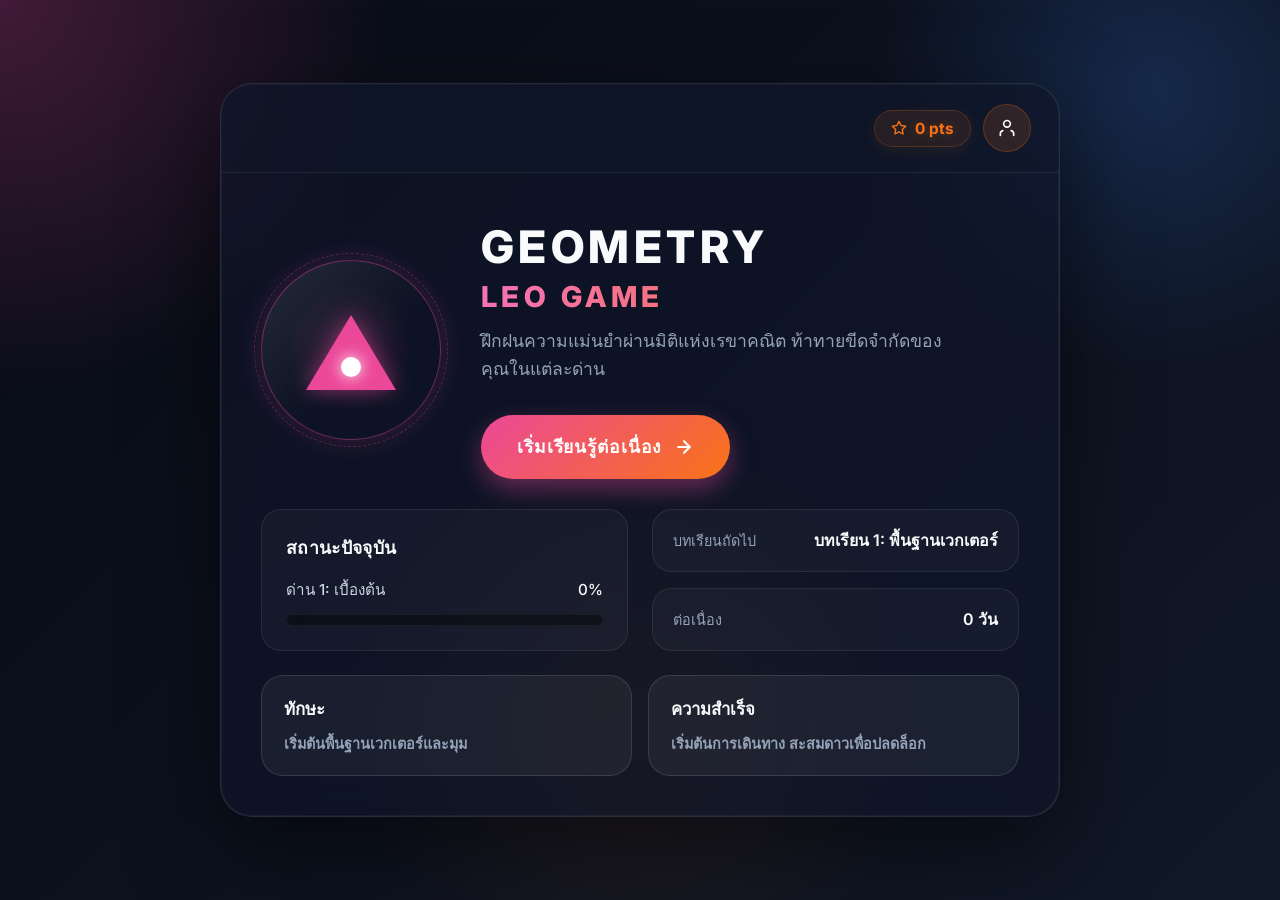
==== index.html @ 65927444 "Add files via upload" ====
<!DOCTYPE html>
<html lang="th">
<head>
    <meta charset="UTF-8">
    <meta name="viewport" content="width=device-width, initial-scale=1.0, viewport-fit=cover">
    <title>Geometry Leo Game</title>
    <link href="https://fonts.googleapis.com/css2?family=Inter:wght@400;500;600;700;800&display=swap" rel="stylesheet">
    <link rel="stylesheet" href="style.css">
</head>
<body>
    <main class="screen">
        <div class="top-bar">
            <div class="status">
                <svg width="16" height="16" viewBox="0 0 24 24" fill="none" stroke="#f97316" stroke-width="2" stroke-linecap="round" stroke-linejoin="round">
                    <polygon points="12 2 15.09 8.26 22 9.27 17 14.14 18.18 21.02 12 17.77 5.82 21.02 7 14.14 2 9.27 8.91 8.26 12 2"/>
                </svg>
                <span id="pointsValue">1,250 pts</span>
            </div>
            <a class="icon-button profile-logo-button" href="profile.html" aria-label="โลโก้โปรไฟล์">
                    <svg width="20" height="20" viewBox="0 0 24 24" fill="none" stroke="currentColor" stroke-width="2" stroke-linecap="round" stroke-linejoin="round">
                        <path d="M20 21v-2a4 4 0 0 0-3-3.87"/>
                        <path d="M4 21v-2a4 4 0 0 1 3-3.87"/>
                        <circle cx="12" cy="7" r="4"/>
                    </svg>
                </a>
        </div>

        <section class="hero">
            <div class="logo-frame">
                <div class="logo-symbol"></div>
            </div>
            <div class="hero-content">
                <h1>GEOMETRY <span class="hero-title">LEO GAME</span></h1>
                <p class="hero-subtitle">ฝึกฝนความแม่นยำผ่านมิติแห่งเรขาคณิต ท้าทายขีดจำกัดของคุณในแต่ละด่าน</p>
                <a class="start-button" href="#">เริ่มเรียนรู้ต่อเนื่อง 
                    <svg width="20" height="20" viewBox="0 0 24 24" fill="none" stroke="currentColor" stroke-width="2.5" stroke-linecap="round" stroke-linejoin="round">
                        <path d="M5 12h14M12 5l7 7-7 7"/>
                    </svg>
                </a>
            </div>
        </section>

        <div class="info-cards">
            <article class="info-card">
                <strong>สถานะปัจจุบัน</strong>
                <div class="progress-row">
                    <span class="progress-label" id="stageName">ด่าน 1: เบื้องต้น</span>
                    <span id="progressValue">0%</span>
                </div>
                <div class="progress-bar"><div class="progress-fill" id="progressFill"></div></div>
            </article>

            <div class="small-grid">
                <div class="small-item">
                    <span>บทเรียนถัดไป</span>
                    <strong id="nextLessonName">Dot Products</strong>
                </div>
                <div class="small-item">
                    <span>ต่อเนื่อง</span>
                    <strong id="streakDaysValue">0 วัน</strong>
                </div>
            </div>

            <div class="status-block">
                <a class="status-item status-button" id="skill" href="stages.html">
                    <strong>ทักษะ</strong>
                    <span class="hint" id="skillHint">Lorem ipsum dolor sit amet</span>
                </a>
                <a class="status-item status-button" id="achievement" href="achievements.html">
                    <strong>ความสำเร็จ</strong>
                    <span class="hint" id="achievementHint">Lorem ipsum dolor sit amet</span>
                </a>
            </div>
        </div>
    </main>

    <script src="script.js"></script>
</body>
</html>
---- style.css ----
* {
    box-sizing: border-box;
    margin: 0;
    padding: 0;
}

html, body {
    min-height: 100vh;
}

body {
    display: flex;
    align-items: center;
    justify-content: center;
    font-family: 'Inter', sans-serif;
    background: radial-gradient(circle at top left, rgba(236, 72, 153, 0.25), transparent 25%),
                radial-gradient(circle at 90% 10%, rgba(59, 130, 246, 0.2), transparent 20%),
                radial-gradient(circle at 50% 80%, rgba(249, 115, 22, 0.1), transparent 30%),
                linear-gradient(135deg, #080b16 0%, #111827 100%);
    color: #f8fafc;
    padding: 20px;
    animation: fadeIn 0.8s ease-out;
}

/* เอฟเฟกต์ตอนโหลดหน้าจอ */
@keyframes fadeIn {
    from { opacity: 0; transform: translateY(10px); }
    to { opacity: 1; transform: translateY(0); }
}

.screen {
    width: min(100%, 840px);
    border-radius: 32px;
    /* ปรับเป็น Glassmorphism */
    background: rgba(15, 23, 42, 0.6);
    backdrop-filter: blur(16px);
    -webkit-backdrop-filter: blur(16px);
    border: 1px solid rgba(255, 255, 255, 0.1);
    box-shadow: 0 32px 90px rgba(0, 0, 0, 0.5), inset 0 0 0 1px rgba(255, 255, 255, 0.05);
    overflow: hidden;
    position: relative;
}

.top-bar {
    display: flex;
    align-items: center;
    justify-content: flex-end;
    gap: 12px;
    padding: 20px 28px;
    background: rgba(15, 23, 42, 0.4);
    border-bottom: 1px solid rgba(255, 255, 255, 0.08);
}

.top-bar .back {
    display: inline-flex;
    align-items: center;
    gap: 8px;
    color: #94a3b8;
    font-weight: 600;
    font-size: 0.95rem;
    text-decoration: none;
    transition: color 0.2s ease;
}

.top-bar .back:hover {
    color: #f8fafc;
}

.top-bar .status {
    display: inline-flex;
    align-items: center;
    gap: 8px;
    background: rgba(249, 115, 22, 0.1);
    border: 1px solid rgba(249, 115, 22, 0.2);
    padding: 8px 16px;
    border-radius: 999px;
    font-size: 0.96rem;
    color: #f8fafc;
    box-shadow: 0 4px 15px rgba(249, 115, 22, 0.1);
}

.top-bar .status span {
    color: #f97316;
    font-weight: 700;
    text-shadow: 0 0 10px rgba(249, 115, 22, 0.3);
}

.hero {
    padding: 40px 30px 30px;
    text-align: center;
    display: flex;
    flex-direction: column;
    align-items: center;
}

.hero .logo-frame {
    width: 140px;
    height: 140px;
    margin: 0 auto 24px;
    border-radius: 50%;
    background: radial-gradient(circle at center, rgba(236, 72, 153, 0.2), transparent 50%),
                linear-gradient(135deg, rgba(255, 255, 255, 0.1), transparent 60%);
    border: 1px solid rgba(236, 72, 153, 0.4);
    position: relative;
    display: grid;
    place-items: center;
    box-shadow: 0 0 30px rgba(236, 72, 153, 0.2);
    /* เพิ่มแอนิเมชันให้โลโก้ลอยตัว */
    animation: float 4s ease-in-out infinite;
}

@keyframes float {
    0%, 100% { transform: translateY(0); }
    50% { transform: translateY(-10px); }
}

.hero .logo-frame::before {
    content: "";
    position: absolute;
    inset: -8px;
    border: 1px dashed rgba(236, 72, 153, 0.3);
    border-radius: 50%;
    animation: spin 15s linear infinite;
}

@keyframes spin {
    to { transform: rotate(360deg); }
}

.hero .logo-symbol {
    position: relative;
    width: 70px;
    height: 70px;
}

.hero .logo-symbol::before {
    content: "";
    position: absolute;
    left: 50%;
    top: 0;
    transform: translateX(-50%);
    width: 0;
    height: 0;
    border-left: 35px solid transparent;
    border-right: 35px solid transparent;
    border-bottom: 58px solid #ec4899;
    filter: drop-shadow(0 0 10px rgba(236, 72, 153, 0.5));
}

.hero .logo-symbol::after {
    content: "";
    position: absolute;
    left: 50%;
    top: 42px;
    transform: translateX(-50%);
    width: 16px;
    height: 16px;
    background: #fff;
    border-radius: 50%;
    box-shadow: 0 0 15px #fff;
}

.hero h1 {
    font-size: 2.2rem;
    font-weight: 800;
    line-height: 1.2;
    letter-spacing: 0.1em;
    margin-bottom: 12px;
    text-transform: uppercase;
}

.hero .hero-title {
    background: linear-gradient(to right, #f472b6, #f97316);
    background-clip: text;
    -webkit-background-clip: text;
    color: transparent;
    -webkit-text-fill-color: transparent;
    display: block;
    font-size: 1.8rem;
    margin-top: 5px;
}

.hero .hero-subtitle {
    color: #94a3b8;
    font-size: 1.05rem;
    line-height: 1.6;
    margin-bottom: 32px;
    max-width: 480px;
}

.hero .start-button {
    display: inline-flex;
    align-items: center;
    justify-content: center;
    gap: 12px;
    min-width: 240px;
    padding: 18px 36px;
    border-radius: 999px;
    text-decoration: none;
    color: #ffffff;
    font-size: 1.1rem;
    font-weight: 700;
    background: linear-gradient(135deg, #ec4899 0%, #f97316 100%);
    box-shadow: 0 10px 25px rgba(236, 72, 153, 0.4);
    transition: all 0.3s cubic-bezier(0.4, 0, 0.2, 1);
    text-transform: uppercase;
    letter-spacing: 0.05em;
}

.hero .start-button:hover {
    transform: translateY(-3px) scale(1.02);
    box-shadow: 0 15px 35px rgba(249, 115, 22, 0.5);
}

.info-cards {
    padding: 0 28px 36px;
    display: grid;
    gap: 20px;
}

/* ปรับlogo ไตล์การ์ดข้อมูลและเพิ่ม Hover */
.info-card, .small-item, .status-item {
    background: rgba(255, 255, 255, 0.03);
    border: 1px solid rgba(255, 255, 255, 0.08);
    border-radius: 20px;
}

.status-button:hover {
    transform: translateY(-2px);
    background: rgba(249, 115, 22, 0.12);
    border-color: rgba(249, 115, 22, 0.24);
}

.info-card {
    padding: 24px;
}

.info-card strong {
    color: #f8fafc;
    display: block;
    margin-bottom: 16px;
    font-size: 1.1rem;
    font-weight: 600;
    letter-spacing: 0.02em;
}

.progress-row {
    display: flex;
    justify-content: space-between;
    align-items: center;
    margin-bottom: 12px;
    font-size: 0.95rem;
    font-weight: 500;
}

.progress-label {
    color: #cbd5e1;
}

.progress-bar {
    width: 100%;
    height: 12px;
    border-radius: 999px;
    background: rgba(0, 0, 0, 0.4);
    overflow: hidden;
    border: 1px solid rgba(255, 255, 255, 0.05);
}

.progress-fill {
    width: 65%;
    height: 100%;
    border-radius: 999px;
    background: linear-gradient(90deg, #ec4899, #f97316);
    box-shadow: 0 0 10px rgba(249, 115, 22, 0.5);
    position: relative;
}

/* เอฟเฟกต์แสงวิ่งในหลอดพลังงาน */
.progress-fill::after {
    content: '';
    position: absolute;
    top: 0;
    left: 0;
    bottom: 0;
    right: 0;
}

@keyframes shimmer {
    0% { transform: translateX(-100%); }
    100% { transform: translateX(100%); }
}

.small-grid {
    display: grid;
    grid-template-columns: 1fr;
    gap: 16px;
}

.small-item {
    padding: 18px 20px;
    display: flex;
    justify-content: space-between;
    align-items: center;
    color: #f8fafc;
}

.small-item span {
    color: #94a3b8;
    font-size: 0.9rem;
}

.small-item strong {
    font-weight: 600;
}

.status-block {
    display: grid;
    gap: 16px;
}

.status-item {
    display: flex;
    flex-direction: column;
    gap: 10px;
    color: #f8fafc;
    text-decoration: none;
    background: rgba(255, 255, 255, 0.05);
    border: 1px solid rgba(255, 255, 255, 0.12);
    border-radius: 22px;
    padding: 20px 22px;
    transition: transform 0.2s ease, background 0.2s ease, border-color 0.2s ease;
}

.status-item:hover {
    transform: translateY(-2px);
    background: rgba(249, 115, 22, 0.12);
    border-color: rgba(249, 115, 22, 0.24);
}

.status-item strong {
    font-size: 1.05rem;
}

.status-item .hint {
    color: #cbd5e1;
    font-weight: 600;
}

.status-item .hint {
    color: #94a3b8;
    font-size: 0.9rem;
}

/* ปรับ Layout ให้สมดุลขึ้นในจอใหญ่ */
@media (min-width: 950px) {
    .screen {
        max-width: 960px;
    }

    .hero {
        flex-direction: row;
        text-align: left;
        padding: 48px 40px 30px;
        gap: 40px;
    }

    .hero .logo-frame {
        margin: 0;
        width: 180px;
        height: 180px;
        flex-shrink: 0;
    }

    .hero .logo-symbol::before {
        border-bottom: 75px solid #ec4899;
        border-left: 45px solid transparent;
        border-right: 45px solid transparent;
    }

    .hero .logo-symbol::after {
        width: 20px;
        height: 20px;
    }

    .hero .hero-content {
        flex-grow: 1;
    }

    .hero h1 {
        font-size: 2.8rem;
    }

    .hero .hero-subtitle {
        margin: 0 0 32px 0;
        font-size: 1.1rem;
    }

    .info-cards {
        grid-template-columns: 1fr 1fr;
        gap: 24px;
        padding: 0 40px 40px;
    }

    .small-grid {
        grid-column: span 1;
    }
    
    .status-block {
        grid-column: span 2;
        grid-template-columns: 1fr 1fr;
    }
}

.page-shell {
    width: min(100%, 840px);
    border-radius: 32px;
    background: rgba(15, 23, 42, 0.72);
    border: 1px solid rgba(255, 255, 255, 0.12);
    box-shadow: 0 32px 90px rgba(0, 0, 0, 0.5);
    overflow: hidden;
    position: relative;
    padding: 32px 28px 40px;
    margin: 20px auto;
}

.page-shell h1,
.page-shell h2 {
    margin-bottom: 18px;
    letter-spacing: 0.08em;
}

.page-shell h1 {
    font-size: 2.1rem;
}

.page-shell p {
    color: #cbd5e1;
    line-height: 1.75;
    margin-bottom: 24px;
}

.page-actions,
.stage-grid,
.achievement-list {
    display: grid;
    gap: 18px;
}

.page-actions {
    grid-template-columns: 1fr 1fr;
}

.page-actions a,
.stage-card,
.achievement-card {
    display: block;
    text-decoration: none;
    padding: 18px 22px;
    border-radius: 24px;
    background: rgba(255, 255, 255, 0.05);
    border: 1px solid rgba(255, 255, 255, 0.08);
    color: #f8fafc;
    transition: transform 0.2s ease, background 0.2s ease, border-color 0.2s ease;
}

.page-actions a:hover,
.stage-card:hover,
.achievement-card:hover {
    transform: translateY(-2px);
    background: rgba(255, 255, 255, 0.08);
    border-color: rgba(255, 255, 255, 0.15);
}

.stage-card {
    display: grid;
    grid-template-columns: 1fr auto;
    gap: 14px;
    align-items: center;
}

.stage-card strong,
.achievement-card strong {
    font-size: 1rem;
    margin-bottom: 8px;
}

.stage-card .stage-meta,
.achievement-card .achievement-meta {
    color: #94a3b8;
    font-size: 0.95rem;
}

.stage-card .stage-status,
.achievement-card .achievement-status {
    font-size: 0.9rem;
    font-weight: 700;
    color: #f97316;
}

.page-back {
    display: inline-flex;
    align-items: center;
    gap: 8px;
    color: #f8fafc;
    text-decoration: none;
    margin-bottom: 24px;
}

.page-back svg {
    stroke: currentColor;
}

.top-button {
    display: inline-flex;
    align-items: center;
    justify-content: center;
    padding: 10px 18px;
    border-radius: 999px;
    background: rgba(249, 115, 22, 0.14);
    color: #f8fafc;
    text-decoration: none;
    font-weight: 700;
    border: 1px solid rgba(249, 115, 22, 0.26);
    transition: background 0.2s ease, transform 0.2s ease;
}

.top-button:hover {
    background: rgba(249, 115, 22, 0.24);
    transform: translateY(-1px);
}

.profile-shell {
    max-width: 980px;
    background: linear-gradient(180deg, rgba(15, 23, 42, 0.95), rgba(15, 23, 42, 0.9));
    border: 1px solid rgba(248, 113, 25, 0.18);
    box-shadow: 0 40px 120px rgba(0,0,0,0.35);
}

.profile-banner {
    display: grid;
    grid-template-columns: auto 1fr auto;
    align-items: center;
    gap: 24px;
    margin-bottom: 24px;
}

.profile-actions {
    display: flex;
    align-items: center;
    justify-self: end;
    gap: 12px;
}

.icon-button,
.profile-actions .top-button {
    display: inline-flex;
    align-items: center;
    justify-content: center;
    gap: 8px;
    border-radius: 999px;
    border: 1px solid rgba(249, 115, 22, 0.24);
    background: rgba(249, 115, 22, 0.14);
    color: #f8fafc;
    cursor: pointer;
    transition: background 0.2s ease, transform 0.2s ease;
}

.icon-button {
    width: 48px;
    height: 48px;
    padding: 0;
}

.icon-button:hover,
.profile-actions .top-button:hover {
    background: rgba(249, 115, 22, 0.24);
    transform: translateY(-1px);
}

.settings-button {
    padding: 10px 18px;
}

.profile-header {
    display: grid;
    grid-template-columns: auto 1fr;
    align-items: center;
    gap: 24px;
    margin-bottom: 34px;
    padding-bottom: 12px;
    border-bottom: 1px solid rgba(255,255,255,0.08);
}

.profile-avatar {
    display: grid;
    gap: 8px;
    justify-items: center;
}

.avatar-ring {
    width: 150px;
    height: 150px;
    border-radius: 50%;
    background: radial-gradient(circle at top, rgba(248, 113, 25, 0.35), transparent 45%),
                linear-gradient(135deg, rgba(255, 255, 255, 0.12), transparent 45%);
    display: grid;
    place-items: center;
    border: 1px solid rgba(249, 115, 22, 0.45);
    box-shadow: 0 0 60px rgba(249, 115, 22, 0.18);
}

.avatar-image {
    width: 92px;
    height: 92px;
    border-radius: 50%;
    background: radial-gradient(circle at 30% 30%, #f97316, #7c3aed);
    box-shadow: inset 0 0 18px rgba(255, 255, 255, 0.2);
}

.rank-chip {
    border-radius: 999px;
    padding: 8px 20px;
    background: rgba(31, 41, 55, 0.8);
    border: 1px solid rgba(249, 115, 22, 0.3);
    color: #f8fafc;
    font-size: 0.92rem;
    text-transform: uppercase;
    letter-spacing: 0.04em;
}

.profile-meta {
    display: grid;
    gap: 8px;
}

.profile-name {
    margin: 0;
    font-size: 1.15rem;
    font-weight: 700;
    text-align: center;
}

.profile-header h1 {
    font-size: 2.5rem;
    margin: 0;
    line-height: 1.1;
}

.profile-title {
    color: #fb7185;
    font-size: 1rem;
    text-transform: uppercase;
    letter-spacing: 0.18em;
    margin: 0;
}

.profile-header p {
    color: #cbd5e1;
    margin: 0;
    max-width: 560px;
}

.profile-stats {
    display: grid;
    grid-template-columns: repeat(2, minmax(0, 1fr));
    gap: 18px;
    margin-bottom: 24px;
}

.stat-card {
    padding: 22px;
    border-radius: 28px;
    background: rgba(15, 23, 42, 0.85);
    border: 1px solid rgba(255, 255, 255, 0.09);
    box-shadow: inset 0 0 0 1px rgba(248, 113, 25, 0.05);
}

.stat-card span {
    display: block;
    color: #94a3b8;
    font-size: 0.95rem;
    margin-bottom: 10px;
}

.stat-card strong {
    font-size: 2rem;
    color: #f8fafc;
    display: block;
}

.level-panel {
    background: rgba(15, 23, 42, 0.85);
    border: 1px solid rgba(248, 113, 25, 0.14);
    border-radius: 28px;
    padding: 20px 24px;
    box-shadow: inset 0 0 0 1px rgba(249, 115, 22, 0.06);
    margin-bottom: 28px;
}

.level-panel-header {
    display: flex;
    justify-content: space-between;
    align-items: center;
    gap: 14px;
    margin-bottom: 18px;
}

.level-panel-header span {
    color: #cbd5e1;
    font-weight: 600;
}

.level-panel-header strong {
    color: #f8fafc;
    font-size: 1.1rem;
}

.level-track {
    width: 100%;
    height: 18px;
    border-radius: 999px;
    background: rgba(255, 255, 255, 0.08);
    overflow: hidden;
    border: 1px solid rgba(255, 255, 255, 0.12);
}

.level-fill {
    width: 45%;
    height: 100%;
    background: linear-gradient(90deg, #f97316, #f59e0b);
    box-shadow: 0 0 16px rgba(249, 115, 22, 0.25);
}

.profile-content {
    display: grid;
    grid-template-columns: 1fr;
    gap: 28px;
}

.achievement-row {
    margin-top: 8px;
}

.section-header {
    display: flex;
    justify-content: space-between;
    align-items: center;
    margin-bottom: 16px;
}

.section-header h2 {
    margin: 0;
    font-size: 1.2rem;
}

.view-all {
    color: #f97316;
    text-decoration: none;
    font-size: 0.95rem;
    font-weight: 700;
}

.achievement-list {
    display: grid;
    gap: 16px;
    grid-template-columns: repeat(auto-fit, minmax(260px, 1fr));
}

.achievement-item {
    display: grid;
    gap: 12px;
    background: rgba(31, 41, 55, 0.98);
    border: 1px solid rgba(249, 115, 22, 0.3);
    border-radius: 28px;
    padding: 28px 24px;
    box-shadow: 0 24px 60px rgba(0, 0, 0, 0.2);
    min-height: 130px;
}

.achievement-item strong {
    display: block;
    margin-bottom: 10px;
    font-size: 1.1rem;
    color: #ffffff;
}

.achievement-item p {
    color: #cbd5e1;
    margin: 0;
    font-size: 0.95rem;
    line-height: 1.6;
}

.achievement-item span {
    display: inline-flex;
    justify-content: flex-end;
    padding: 8px 14px;
    border-radius: 18px;
    background: rgba(249, 115, 22, 0.14);
    color: #fbbf24;
    font-weight: 700;
    width: fit-content;
}

.profile-card input {
    width: 100%;
    padding: 16px 18px;
    border-radius: 18px;
    border: 1px solid rgba(255, 255, 255, 0.14);
    background: rgba(15, 23, 42, 0.96);
    color: #f8fafc;
}

.profile-card label {
    color: #94a3b8;
    text-transform: uppercase;
    letter-spacing: 0.12em;
    font-size: 0.85rem;
}

.exp-row {
    display: grid;
    gap: 10px;
}

.primary-button {
    padding: 16px 20px;
    border-radius: 999px;
    background: linear-gradient(135deg, #ec4899, #f97316);
    color: #ffffff;
    border: none;
    font-weight: 700;
    cursor: pointer;
    box-shadow: 0 18px 30px rgba(249, 115, 22, 0.18);
    transition: transform 0.2s ease, background 0.2s ease, box-shadow 0.2s ease;
}

.primary-button:hover {
    transform: translateY(-2px);
    background: linear-gradient(135deg, #fb7185, #f59e0b);
    box-shadow: 0 24px 40px rgba(249, 115, 22, 0.25);
}

.exp-bar {
    width: 100%;
    height: 16px;
    border-radius: 999px;
    background: rgba(255, 255, 255, 0.08);
    overflow: hidden;
    border: 1px solid rgba(255, 255, 255, 0.12);
}

.exp-fill {
    width: 45%;
    height: 100%;
    background: linear-gradient(90deg, #f97316, #f59e0b);
}

.achievement-preview h2 {
    color: #f8fafc;
    margin-bottom: 12px;
}

.achievement-item {
    background: rgba(255, 255, 255, 0.05);
    border: 1px solid rgba(255, 255, 255, 0.1);
    border-radius: 20px;
    padding: 18px 20px;
}

.achievement-item strong {
    display: block;
    margin-bottom: 6px;
}

.primary-button {
    padding: 14px 18px;
    border-radius: 999px;
    background: linear-gradient(135deg, #ec4899, #f97316);
    color: #ffffff;
    border: none;
    font-weight: 700;
    cursor: pointer;
    transition: transform 0.2s ease, background 0.2s ease;
}

.primary-button:hover {
    transform: translateY(-2px);
}
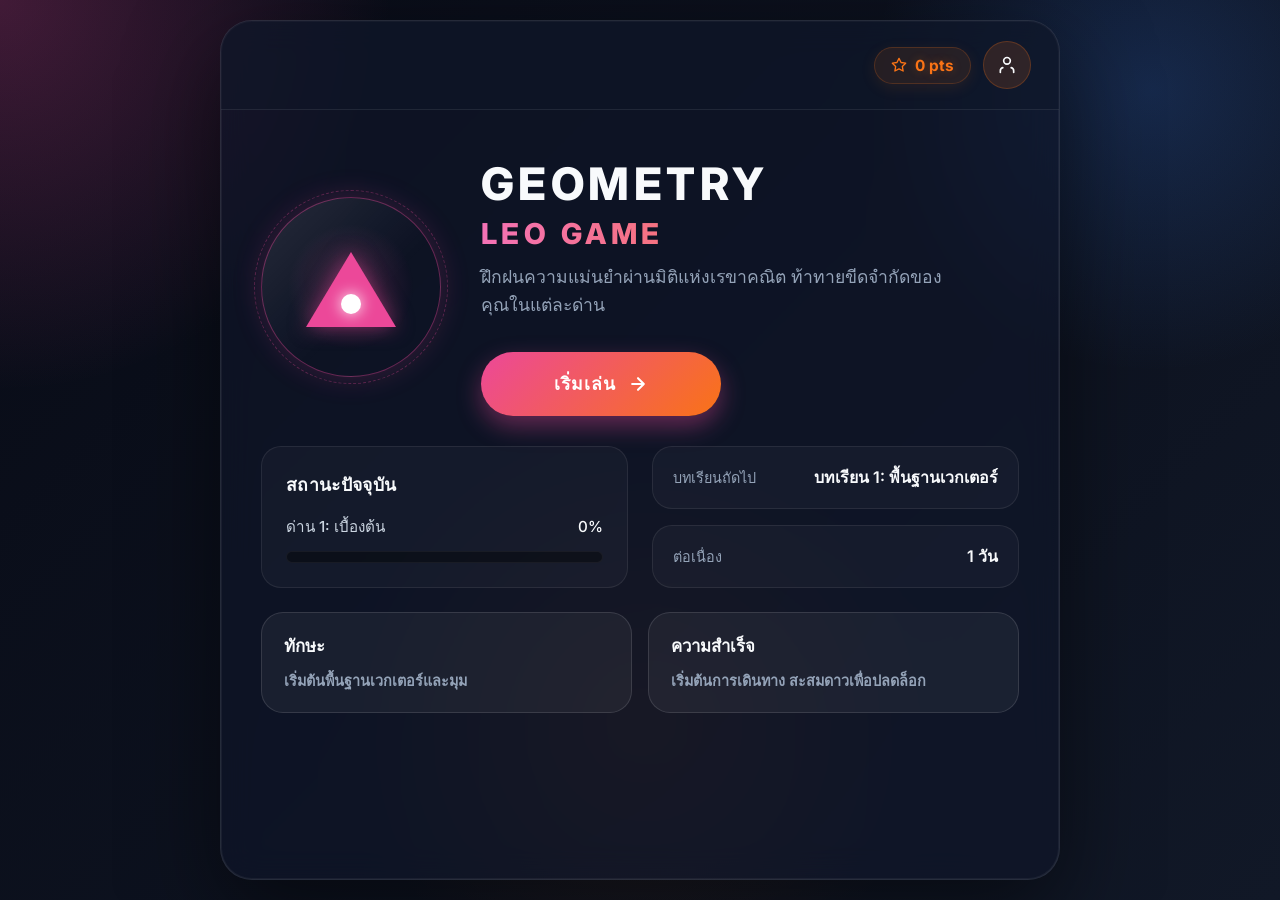
==== commit 5f6516cb: "Add files via upload" ====
--- a/index.html
+++ b/index.html
@@ -1,4 +1,4 @@
-<!DOCTYPE html>
+﻿<!DOCTYPE html>
 <html lang="th">
 <head>
     <meta charset="UTF-8">
@@ -16,7 +16,7 @@
                 </svg>
                 <span id="pointsValue">1,250 pts</span>
             </div>
-            <a class="icon-button profile-logo-button" href="profile.html" aria-label="โลโก้โปรไฟล์">
+            <a class="icon-button profile-logo-button" href="profile.html" aria-label="เนเธฅเนเธเนเนเธเธฃเนเธเธฅเน">
                     <svg width="20" height="20" viewBox="0 0 24 24" fill="none" stroke="currentColor" stroke-width="2" stroke-linecap="round" stroke-linejoin="round">
                         <path d="M20 21v-2a4 4 0 0 0-3-3.87"/>
                         <path d="M4 21v-2a4 4 0 0 1 3-3.87"/>
@@ -32,7 +32,7 @@
             <div class="hero-content">
                 <h1>GEOMETRY <span class="hero-title">LEO GAME</span></h1>
                 <p class="hero-subtitle">ฝึกฝนความแม่นยำผ่านมิติแห่งเรขาคณิต ท้าทายขีดจำกัดของคุณในแต่ละด่าน</p>
-                <a class="start-button" href="#">เริ่มเรียนรู้ต่อเนื่อง 
+                <a class="start-button" href="#">เริ่มเล่น
                     <svg width="20" height="20" viewBox="0 0 24 24" fill="none" stroke="currentColor" stroke-width="2.5" stroke-linecap="round" stroke-linejoin="round">
                         <path d="M5 12h14M12 5l7 7-7 7"/>
                     </svg>
@@ -75,5 +75,6 @@
     </main>
 
     <script src="script.js"></script>
+    <script src="index.js"></script>
 </body>
-</html>+</html>
--- a/style.css
+++ b/style.css
@@ -6,11 +6,12 @@
 
 html, body {
     min-height: 100vh;
+    height: 100%;
 }
 
 body {
     display: flex;
-    align-items: center;
+    /* align-items: center; */
     justify-content: center;
     font-family: 'Inter', sans-serif;
     background: radial-gradient(circle at top left, rgba(236, 72, 153, 0.25), transparent 25%),
@@ -20,6 +21,11 @@
     color: #f8fafc;
     padding: 20px;
     animation: fadeIn 0.8s ease-out;
+    overflow-x: hidden;
+}
+
+body.stage-body {
+    overflow: hidden;
 }
 
 /* เอฟเฟกต์ตอนโหลดหน้าจอ */
@@ -413,6 +419,8 @@
 
 .page-shell {
     width: min(100%, 840px);
+    max-width: calc(100vw - 40px);
+    min-width: 0;
     border-radius: 32px;
     background: rgba(15, 23, 42, 0.72);
     border: 1px solid rgba(255, 255, 255, 0.12);
@@ -423,6 +431,14 @@
     margin: 20px auto;
 }
 
+.stage-page {
+    display: flex;
+    flex-direction: column;
+    width: min(100%, 840px);
+    max-height: calc(100vh - 40px);
+    overflow: hidden;
+}
+
 .page-shell h1,
 .page-shell h2 {
     margin-bottom: 18px;
@@ -436,14 +452,33 @@
 .page-shell p {
     color: #cbd5e1;
     line-height: 1.75;
-    margin-bottom: 24px;
+    margin-bottom: 10px;
 }
 
 .page-actions,
 .stage-grid,
+.stage-list,
 .achievement-list {
     display: grid;
     gap: 18px;
+}
+
+.stage-list {
+    flex: 1 1 auto;
+    min-height: 0;
+    overflow-y: auto;
+    padding-right: 8px;
+}
+
+.stage-list::-webkit-scrollbar {
+    width: 10px;
+}
+
+.stage-list::-webkit-scrollbar-thumb {
+    background: rgba(255, 255, 255, 0.16);
+    border-radius: 999px;
+    border: 2px solid transparent;
+    background-clip: content-box;
 }
 
 .page-actions {
@@ -460,7 +495,7 @@
     background: rgba(255, 255, 255, 0.05);
     border: 1px solid rgba(255, 255, 255, 0.08);
     color: #f8fafc;
-    transition: transform 0.2s ease, background 0.2s ease, border-color 0.2s ease;
+    transition: transform 0.2s ease, background 0.2s ease, border-color 0.2s ease, box-shadow 0.2s ease;
 }
 
 .page-actions a:hover,
@@ -476,6 +511,15 @@
     grid-template-columns: 1fr auto;
     gap: 14px;
     align-items: center;
+    padding: 24px 24px;
+    border-radius: 24px;
+    background: rgba(255, 255, 255, 0.06);
+    border: 1px solid rgba(255, 255, 255, 0.1);
+    box-shadow: 0 24px 40px rgba(0, 0, 0, 0.14);
+}
+
+.stage-card:hover {
+    box-shadow: 0 30px 54px rgba(0, 0, 0, 0.2);
 }
 
 .stage-card strong,
@@ -486,8 +530,9 @@
 
 .stage-card .stage-meta,
 .achievement-card .achievement-meta {
-    color: #94a3b8;
-    font-size: 0.95rem;
+    color: #cbd5e1;
+    font-size: 0.96rem;
+    line-height: 1.6;
 }
 
 .stage-card .stage-status,
@@ -495,6 +540,43 @@
     font-size: 0.9rem;
     font-weight: 700;
     color: #f97316;
+    background: rgba(249, 115, 22, 0.1);
+    padding: 10px 14px;
+    border-radius: 999px;
+    min-width: max-content;
+}
+
+.stage-disabled {
+    opacity: 0.68;
+    cursor: not-allowed;
+}
+
+.stage-disabled .stage-status {
+    color: #fbbf24;
+    background: rgba(234, 179, 8, 0.12);
+}
+
+.stage-header {
+    display: flex;
+    align-items: flex-start;
+    justify-content: space-between;
+    gap: 18px;
+    margin-bottom: 22px;
+}
+
+.stage-header h1 {
+    font-size: 2.3rem;
+    margin-bottom: 12px;
+}
+
+.stage-count {
+    align-self: center;
+    color: #f8fafc;
+    background: rgba(248, 113, 113, 0.1);
+    border: 1px solid rgba(249, 115, 22, 0.2);
+    padding: 12px 18px;
+    border-radius: 999px;
+    font-weight: 700;
 }
 
 .page-back {
@@ -530,7 +612,9 @@
 }
 
 .profile-shell {
-    max-width: 980px;
+    width: min(100%, 980px);
+    max-width: calc(100vw - 40px);
+    overflow-x: hidden;
     background: linear-gradient(180deg, rgba(15, 23, 42, 0.95), rgba(15, 23, 42, 0.9));
     border: 1px solid rgba(248, 113, 25, 0.18);
     box-shadow: 0 40px 120px rgba(0,0,0,0.35);
@@ -538,10 +622,11 @@
 
 .profile-banner {
     display: grid;
-    grid-template-columns: auto 1fr auto;
+    grid-template-columns: auto minmax(0, 1fr) auto;
     align-items: center;
     gap: 24px;
     margin-bottom: 24px;
+    min-width: 0;
 }
 
 .profile-actions {
@@ -583,18 +668,28 @@
 
 .profile-header {
     display: grid;
-    grid-template-columns: auto 1fr;
+    grid-template-columns: auto minmax(0, 1fr);
     align-items: center;
     gap: 24px;
     margin-bottom: 34px;
     padding-bottom: 12px;
     border-bottom: 1px solid rgba(255,255,255,0.08);
+    min-width: 0;
 }
 
 .profile-avatar {
-    display: grid;
+    display: flex;
+    align-items: center;
+    gap: 16px;
+    justify-content: flex-start;
+}
+
+.profile-avatar .profile-details {
+    display: flex;
+    flex-direction: column;
+    align-items: flex-start;
     gap: 8px;
-    justify-items: center;
+    text-align: left;
 }
 
 .avatar-ring {
@@ -619,7 +714,7 @@
 
 .rank-chip {
     border-radius: 999px;
-    padding: 8px 20px;
+    padding: 8px 20px 8px 0;
     background: rgba(31, 41, 55, 0.8);
     border: 1px solid rgba(249, 115, 22, 0.3);
     color: #f8fafc;
@@ -628,6 +723,12 @@
     letter-spacing: 0.04em;
 }
 
+.rank-chip::before {
+    content: '';
+    display: inline-block;
+    width: 20px;
+}
+
 .profile-meta {
     display: grid;
     gap: 8px;
@@ -635,9 +736,14 @@
 
 .profile-name {
     margin: 0;
+    padding-left: 20px;
     font-size: 1.15rem;
     font-weight: 700;
-    text-align: center;
+    text-align: left;
+}
+
+.rank-chip {
+    margin: 0;
 }
 
 .profile-header h1 {
@@ -811,6 +917,127 @@
     color: #f8fafc;
 }
 
+.avatar-preview {
+    width: 104px;
+    height: 104px;
+    margin-top: 16px;
+    border-radius: 24px;
+    background: rgba(255,255,255,0.03);
+    border: 1px dashed rgba(255,255,255,0.16);
+    display: grid;
+    place-items: center;
+    color: #cbd5e1;
+    font-size: 0.9rem;
+    background-size: cover;
+    background-position: center;
+}
+
+.avatar-preview.has-image {
+    border-style: solid;
+    border-color: rgba(249,115,22,0.3);
+    color: transparent;
+}
+
+.avatar-options {
+    display: grid;
+    grid-template-columns: repeat(auto-fit, minmax(130px, 1fr));
+    gap: 12px;
+    margin-top: 16px;
+}
+
+.avatar-option {
+    display: inline-flex;
+    align-items: center;
+    justify-content: center;
+    gap: 10px;
+    padding: 14px 16px;
+    border-radius: 18px;
+    border: 1px solid rgba(255, 255, 255, 0.12);
+    background: rgba(255, 255, 255, 0.04);
+    color: #f8fafc;
+    cursor: pointer;
+    transition: transform 0.2s ease, border-color 0.2s ease, background 0.2s ease;
+}
+
+.avatar-option:hover,
+.avatar-option.active {
+    transform: translateY(-2px);
+    border-color: rgba(249, 115, 22, 0.4);
+    background: rgba(249, 115, 22, 0.12);
+}
+
+.avatar-option span {
+    display: inline-flex;
+    width: 16px;
+    height: 16px;
+    border-radius: 50%;
+    background: currentColor;
+}
+
+.avatar-image[data-theme="sunset"] {
+    background: radial-gradient(circle at 30% 30%, #f97316, #7c3aed);
+}
+
+.avatar-image[data-theme="wave"] {
+    background: radial-gradient(circle at 30% 30%, #38bdf8, #6366f1);
+}
+
+.avatar-image[data-theme="emerald"] {
+    background: radial-gradient(circle at 30% 30%, #34d399, #059669);
+}
+
+.avatar-image[data-theme="rose"] {
+    background: radial-gradient(circle at 30% 30%, #ec4899, #fbbf24);
+}
+
+@media (max-width: 860px) {
+    .profile-banner,
+    .profile-header {
+        grid-template-columns: 1fr;
+        gap: 20px;
+        min-width: 0;
+    }
+
+    .profile-avatar {
+        justify-items: start;
+        text-align: left;
+    }
+
+    .profile-actions {
+        justify-content: flex-start;
+        width: 100%;
+    }
+
+    .profile-stats,
+    .achievement-list,
+    .info-cards {
+        grid-template-columns: 1fr;
+        min-width: 0;
+    }
+}
+
+@media (max-width: 640px) {
+    .page-shell,
+    .profile-shell {
+        padding: 20px;
+    }
+
+    .profile-banner,
+    .profile-header {
+        align-items: start;
+    }
+
+    .avatar-ring {
+        width: 120px;
+        height: 120px;
+    }
+
+    .avatar-image {
+        width: 72px;
+        height: 72px;
+    }
+}
+
 .profile-card label {
     color: #94a3b8;
     text-transform: uppercase;
@@ -887,3 +1114,181 @@
 .primary-button:hover {
     transform: translateY(-2px);
 }
+
+/* --- สไตล์สำหรับปุ่มแก้ไขรูปโปรไฟล์ --- */
+.avatar-upload-label {
+    position: relative;
+    display: inline-block;
+    cursor: pointer;
+}
+
+.avatar-edit-button {
+    position: absolute;
+    bottom: 5px;
+    right: 5px;
+    width: 44px;
+    height: 44px;
+    background-color: rgba(15, 23, 42, 0.9);
+    border: 2px solid rgba(249, 115, 22, 0.7);
+    border-radius: 50%;
+    display: flex;
+    align-items: center;
+    justify-content: center;
+    color: #f8fafc;
+    box-shadow: 0 4px 12px rgba(0, 0, 0, 0.4);
+    transition: all 0.3s ease;
+}
+
+.avatar-upload-label:hover .avatar-edit-button {
+    transform: scale(1.08);
+    background-color: #f97316;
+    border-color: #fff;
+}
+
+.avatar-edit-button svg {
+    width: 22px;
+    height: 22px;
+}
+
+/* --- Layout for the leaderboard page to fill viewport --- */
+.leaderboard-page {
+    display: flex;
+    flex-direction: column;
+    /* Use max-height to ensure it fits within the viewport, considering body padding */
+    max-height: calc(100vh - 40px);
+}
+
+/* --- Leaderboard Styles --- */
+.leaderboard-container {
+    display: flex;
+    flex-direction: column;
+    gap: 12px;
+    flex-grow: 1; /* Make this container grow to fill the page */
+    min-height: 0; /* Essential for nested flex scrolling */
+}
+
+.leaderboard-header {
+    display: grid;
+    grid-template-columns: 80px 1fr 120px;
+    gap: 16px;
+    padding: 0 24px;
+    color: #94a3b8;
+    font-size: 0.9rem;
+    font-weight: 600;
+    text-transform: uppercase;
+    letter-spacing: 0.05em;
+}
+
+.leaderboard-header span:last-child {
+    text-align: right;
+}
+
+.leaderboard-list {
+    display: flex;
+    flex-direction: column;
+    gap: 10px;
+    flex-grow: 1; /* Make the list grow to fill the container */
+    min-height: 0; /* Essential for flex item to scroll instead of overflowing parent */
+    overflow-y: auto;
+    padding-right: 8px;
+}
+
+.leaderboard-item {
+    display: grid;
+    grid-template-columns: 80px 1fr 120px;
+    gap: 16px;
+    align-items: center;
+    padding: 16px 24px;
+    background: rgba(31, 41, 55, 0.6);
+    border: 1px solid rgba(255, 255, 255, 0.08);
+    border-radius: 20px;
+    transition: background 0.2s ease, transform 0.2s ease;
+}
+
+.leaderboard-item:hover {
+    transform: translateY(-2px);
+    background: rgba(31, 41, 55, 0.9);
+}
+
+.leaderboard-list::-webkit-scrollbar {
+    width: 10px;
+}
+
+.leaderboard-list::-webkit-scrollbar-track {
+    background: transparent;
+}
+
+.leaderboard-list::-webkit-scrollbar-thumb {
+    background: rgba(255, 255, 255, 0.16);
+    border-radius: 999px;
+    border: 2px solid transparent;
+    background-clip: content-box;
+}
+
+.leaderboard-item.current-user {
+    background: rgba(249, 115, 22, 0.15);
+    border-color: rgba(249, 115, 22, 0.4);
+    box-shadow: 0 0 20px rgba(249, 115, 22, 0.2);
+}
+
+.leaderboard-rank {
+    font-size: 1.5rem;
+    font-weight: 700;
+    color: #cbd5e1;
+    text-align: center;
+}
+
+.leaderboard-item.current-user .leaderboard-rank {
+    color: #f97316;
+}
+
+.leaderboard-player {
+    display: flex;
+    align-items: center;
+    gap: 16px;
+}
+
+.player-avatar {
+    width: 44px;
+    height: 44px;
+    border-radius: 50%;
+    display: grid;
+    place-items: center;
+    font-weight: 700;
+    font-size: 1.1rem;
+    background: linear-gradient(135deg, #ec4899, #f97316);
+    color: #fff;
+}
+
+.player-name {
+    font-weight: 600;
+    font-size: 1.05rem;
+    color: #f8fafc;
+}
+
+.leaderboard-points {
+    font-weight: 700;
+    font-size: 1.1rem;
+    color: #f59e0b;
+    text-align: right;
+}
+
+.current-user-rank-display {
+    padding-top: 16px;
+    margin-top: 8px;
+    border-top: 1px solid rgba(255, 255, 255, 0.12);
+}
+
+@media (max-width: 640px) {
+    .leaderboard-header {
+        grid-template-columns: 50px 1fr 100px;
+        padding: 0 12px;
+    }
+    .leaderboard-item {
+        grid-template-columns: 50px 1fr 100px;
+        padding: 12px;
+    }
+    .leaderboard-rank { font-size: 1.2rem; }
+    .player-name { font-size: 0.95rem; }
+    .leaderboard-points { font-size: 0.95rem; }
+}
